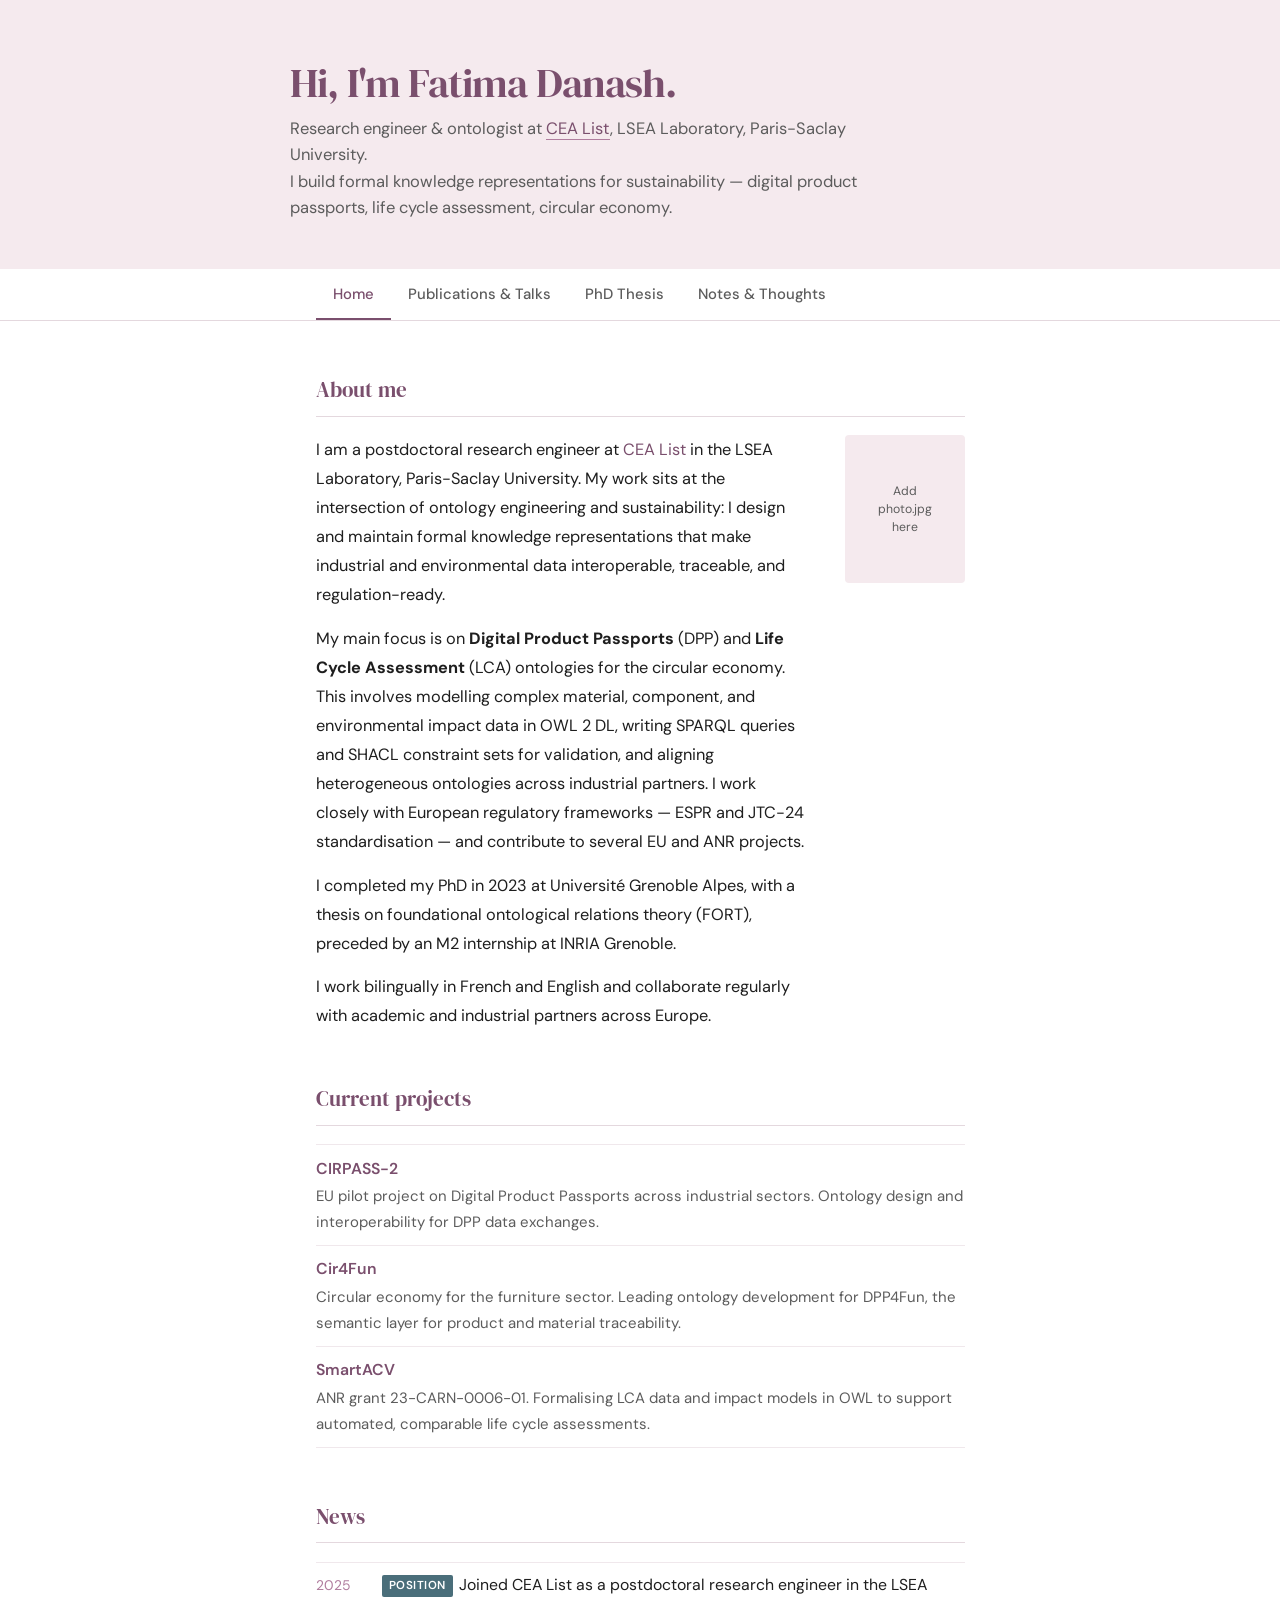
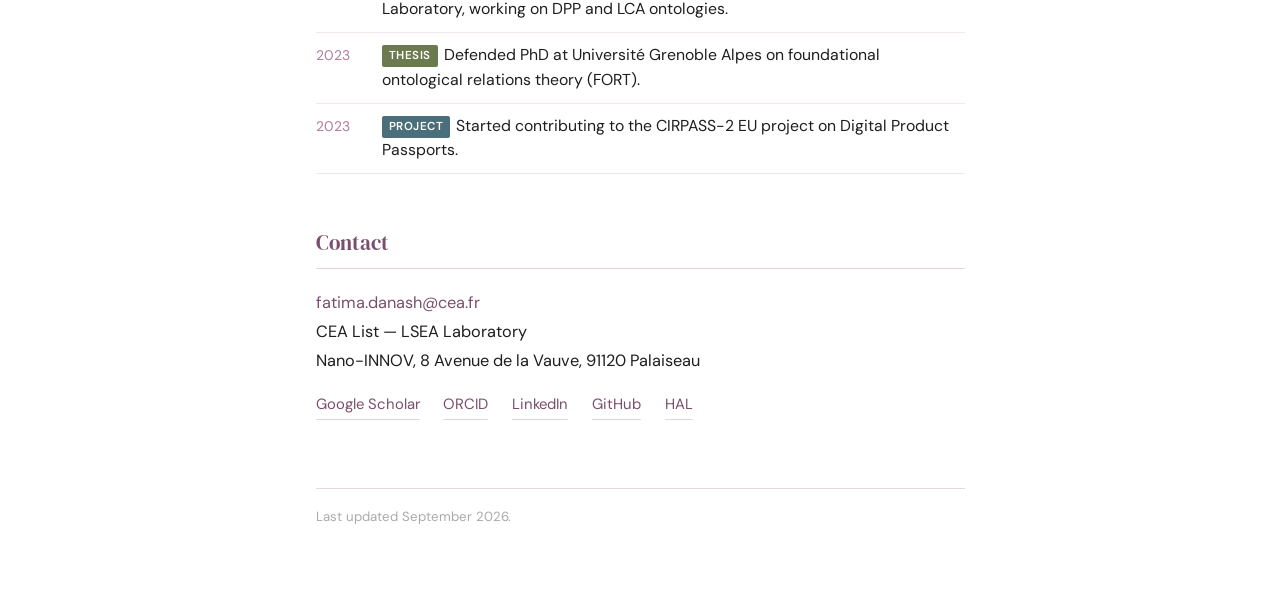
==== index.html @ 516d37fa "Add files via upload" ====
<!DOCTYPE html>
<html lang="en">
<head>
  <meta charset="UTF-8" />
  <meta name="viewport" content="width=device-width, initial-scale=1" />
  <meta name="description" content="Fatima Danash — ontology engineering for sustainability. Research engineer at CEA List, Paris-Saclay University." />
  <title>Fatima Danash</title>
  <link rel="preconnect" href="https://fonts.googleapis.com" />
  <link rel="preconnect" href="https://fonts.gstatic.com" crossorigin />
  <link href="https://fonts.googleapis.com/css2?family=DM+Serif+Display:ital@0;1&family=DM+Sans:wght@300;400;500&display=swap" rel="stylesheet" />
  <link rel="stylesheet" href="style.css" />
</head>
<body>

  <header class="site-hero">
    <div class="site-hero__inner">
      <h1>Hi, I'm Fatima Danash.</h1>
      <p class="tagline">
        Research engineer &amp; ontologist at <a href="https://list.cea.fr/en/">CEA List</a>, LSEA Laboratory, Paris-Saclay University.<br>
        I build formal knowledge representations for sustainability — digital product passports, life cycle assessment, circular economy.
      </p>
    </div>
  </header>

  <nav class="site-nav">
    <div class="site-nav__inner">
      <a href="index.html" class="active">Home</a>
      <a href="publications.html">Publications &amp; Talks</a>
      <a href="phd.html">PhD Thesis</a>
      <a href="notes.html">Notes &amp; Thoughts</a>
    </div>
  </nav>

  <div class="page">

    <section id="about">
      <h2>About me</h2>
      <div class="about-wrap">
        <div class="about-text">
          <p>I am a postdoctoral research engineer at <a href="https://list.cea.fr/en/">CEA List</a> in the LSEA Laboratory, Paris-Saclay University. My work sits at the intersection of ontology engineering and sustainability: I design and maintain formal knowledge representations that make industrial and environmental data interoperable, traceable, and regulation-ready.</p>
          <p>My main focus is on <strong>Digital Product Passports</strong> (DPP) and <strong>Life Cycle Assessment</strong> (LCA) ontologies for the circular economy. This involves modelling complex material, component, and environmental impact data in OWL 2 DL, writing SPARQL queries and SHACL constraint sets for validation, and aligning heterogeneous ontologies across industrial partners. I work closely with European regulatory frameworks — ESPR and JTC-24 standardisation — and contribute to several EU and ANR projects.</p>
          <p>I completed my PhD in 2023 at Université Grenoble Alpes, with a thesis on foundational ontological relations theory (FORT), preceded by an M2 internship at INRIA Grenoble.</p>
          <p>I work bilingually in French and English and collaborate regularly with academic and industrial partners across Europe.</p>
        </div>
        <div class="about-photo">
          <!-- Replace with: <img src="photo.jpg" alt="Fatima Danash" /> once you have a photo -->
          <div class="photo-placeholder">
            <span>Add<br>photo.jpg<br>here</span>
          </div>
        </div>
      </div>
    </section>

    <section id="projects">
      <h2>Current projects</h2>
      <ul class="project-list">
        <li>
          <div class="proj-name">CIRPASS-2</div>
          <div class="proj-desc">EU pilot project on Digital Product Passports across industrial sectors. Ontology design and interoperability for DPP data exchanges.</div>
        </li>
        <li>
          <div class="proj-name">Cir4Fun</div>
          <div class="proj-desc">Circular economy for the furniture sector. Leading ontology development for DPP4Fun, the semantic layer for product and material traceability.</div>
        </li>
        <li>
          <div class="proj-name">SmartACV</div>
          <div class="proj-desc">ANR grant 23-CARN-0006-01. Formalising LCA data and impact models in OWL to support automated, comparable life cycle assessments.</div>
        </li>
      </ul>
    </section>

    <section id="news">
      <h2>News</h2>
      <ul class="news-list">
        <li>
          <span class="news-year">2025</span>
          <span><span class="tag tag-event">position</span>Joined CEA List as a postdoctoral research engineer in the LSEA Laboratory, working on DPP and LCA ontologies.</span>
        </li>
        <li>
          <span class="news-year">2023</span>
          <span><span class="tag tag-thesis">thesis</span>Defended PhD at Université Grenoble Alpes on foundational ontological relations theory (FORT).</span>
        </li>
        <li>
          <span class="news-year">2023</span>
          <span><span class="tag tag-event">project</span>Started contributing to the CIRPASS-2 EU project on Digital Product Passports.</span>
        </li>
      </ul>
    </section>

    <section id="contact">
      <h2>Contact</h2>
      <p>
        <a href="mailto:fatima.danash@cea.fr">fatima.danash@cea.fr</a><br>
        CEA List — LSEA Laboratory<br>
        Nano-INNOV, 8 Avenue de la Vauve, 91120 Palaiseau
      </p>
      <div class="contact-links">
        <a href="#" target="_blank" rel="noopener">Google Scholar</a>
        <a href="#" target="_blank" rel="noopener">ORCID</a>
        <a href="#" target="_blank" rel="noopener">LinkedIn</a>
        <a href="#" target="_blank" rel="noopener">GitHub</a>
        <a href="#" target="_blank" rel="noopener">HAL</a>
      </div>
    </section>

    <footer>Last updated September 2026.</footer>
  </div>
</body>
</html>
---- style.css ----
/* ══════════════════════════════════════════════
   Fatima Danash — shared stylesheet
   Palette: dusty rose header + deep plum accent
   Type: DM Serif Display (display) + DM Sans (body)
   ══════════════════════════════════════════════ */

*, *::before, *::after { box-sizing: border-box; margin: 0; padding: 0; }

:root {
  /* Palette */
  --bg:         #ffffff;
  --header-bg:  #f5eaee;          /* dusty rose — the "fond" */
  --accent:     #7a4f6d;          /* deep plum */
  --accent-lt:  #b07d9e;          /* lighter plum for tags/links */
  --text:       #1e1e1e;
  --muted:      #5c5c5c;
  --rule:       #e4d8de;          /* pinkish rule */
  --tag-paper:  #7a4f6d;
  --tag-award:  #5c4a8a;
  --tag-event:  #4a6e7a;
  --tag-thesis: #6b7a4f;

  /* Type */
  --serif:  'DM Serif Display', Georgia, serif;
  --sans:   'DM Sans', system-ui, sans-serif;
}

html { font-size: 17px; }

body {
  background: var(--bg);
  color: var(--text);
  font-family: var(--sans);
  font-weight: 400;
  line-height: 1.72;
}

/* ── Page wrapper ── */
.page {
  max-width: 700px;
  margin: 0 auto;
  padding: 0 1.5rem 5rem;
}

/* ══════════════════════════════
   HERO / HEADER BLOCK
   ══════════════════════════════ */
.site-hero {
  background: var(--header-bg);
  padding: 3.5rem 1.5rem 2.8rem;
}

.site-hero__inner {
  max-width: 700px;
  margin: 0 auto;
}

.site-hero h1 {
  font-family: var(--serif);
  font-size: 2.4rem;
  font-weight: 400;
  letter-spacing: -0.02em;
  line-height: 1.15;
  color: var(--accent);
  margin-bottom: 0.55rem;
}

.site-hero .tagline {
  font-size: 0.97rem;
  color: var(--muted);
  line-height: 1.6;
  max-width: 55ch;
}

.site-hero .tagline a {
  color: var(--accent);
  text-decoration: none;
  border-bottom: 1px solid var(--accent-lt);
}

/* ══════════════════════════════
   NAVIGATION
   ══════════════════════════════ */
.site-nav {
  background: var(--bg);
  border-bottom: 1px solid var(--rule);
  position: sticky;
  top: 0;
  z-index: 100;
}

.site-nav__inner {
  max-width: 700px;
  margin: 0 auto;
  padding: 0 1.5rem;
  display: flex;
  gap: 0;
  overflow-x: auto;
}

.site-nav a {
  display: block;
  padding: 0.75rem 1rem 0.65rem;
  font-size: 0.875rem;
  font-weight: 500;
  color: var(--muted);
  text-decoration: none;
  white-space: nowrap;
  border-bottom: 2px solid transparent;
  transition: color 0.15s, border-color 0.15s;
}

.site-nav a:hover { color: var(--accent); }
.site-nav a.active { color: var(--accent); border-bottom-color: var(--accent); }

/* ══════════════════════════════
   PAGE SECTIONS
   ══════════════════════════════ */
section {
  margin-top: 3rem;
}

section h2 {
  font-family: var(--serif);
  font-size: 1.25rem;
  font-weight: 400;
  color: var(--accent);
  margin-bottom: 1.1rem;
  padding-bottom: 0.4rem;
  border-bottom: 1px solid var(--rule);
}

section p {
  font-size: 0.96rem;
  line-height: 1.78;
  max-width: 63ch;
  margin-bottom: 0.85rem;
  color: var(--text);
}

section p:last-child { margin-bottom: 0; }

a { color: var(--accent); text-decoration: none; }
a:hover { text-decoration: underline; }

/* ══════════════════════════════
   ABOUT — photo layout
   ══════════════════════════════ */
.about-wrap {
  display: flex;
  gap: 2.2rem;
  align-items: flex-start;
}

.about-text { flex: 1; min-width: 0; }

.about-photo {
  flex-shrink: 0;
  width: 120px;
}

.about-photo img {
  width: 100%;
  display: block;
  border-radius: 4px;
}

.photo-placeholder {
  width: 120px;
  height: 148px;
  background: var(--header-bg);
  border-radius: 4px;
  display: flex;
  align-items: center;
  justify-content: center;
}

.photo-placeholder span {
  font-size: 0.72rem;
  color: var(--muted);
  text-align: center;
  padding: 0 0.5rem;
  line-height: 1.5;
}

/* ══════════════════════════════
   NEWS LIST (index)
   ══════════════════════════════ */
.news-list { list-style: none; }

.news-list li {
  display: flex;
  gap: 0.9rem;
  align-items: baseline;
  padding: 0.6rem 0;
  border-bottom: 1px solid #f0e8ec;
  font-size: 0.93rem;
  line-height: 1.55;
}

.news-list li:first-child { border-top: 1px solid #f0e8ec; }

.news-year {
  font-variant-numeric: tabular-nums;
  font-size: 0.82rem;
  color: var(--accent-lt);
  flex-shrink: 0;
  width: 3rem;
}

/* ══════════════════════════════
   TAGS (shared)
   ══════════════════════════════ */
.tag {
  display: inline-block;
  font-size: 0.68rem;
  font-weight: 600;
  letter-spacing: 0.04em;
  text-transform: uppercase;
  color: white;
  padding: 0.12rem 0.42rem;
  border-radius: 2px;
  margin-right: 0.35rem;
  vertical-align: middle;
  flex-shrink: 0;
}

.tag-paper  { background: var(--tag-paper); }
.tag-award  { background: var(--tag-award); }
.tag-event  { background: var(--tag-event); }
.tag-thesis { background: var(--tag-thesis); }
.tag-talk   { background: #7a5c4f; }
.tag-preprint { background: #8a6f4f; }

/* ══════════════════════════════
   PROJECTS TABLE
   ══════════════════════════════ */
.project-list { list-style: none; }

.project-list li {
  padding: 0.55rem 0;
  border-bottom: 1px solid #f0e8ec;
  font-size: 0.93rem;
}

.project-list li:first-child { border-top: 1px solid #f0e8ec; }

.proj-name {
  font-weight: 600;
  color: var(--accent);
}

.proj-desc {
  color: var(--muted);
  font-size: 0.88rem;
  margin-top: 0.15rem;
}

/* ══════════════════════════════
   CONTACT
   ══════════════════════════════ */
.contact-links {
  display: flex;
  flex-wrap: wrap;
  gap: 0.8rem 1.4rem;
  margin-top: 1rem;
}

.contact-links a {
  font-size: 0.875rem;
  color: var(--accent);
  text-decoration: none;
  border-bottom: 1px solid var(--rule);
  padding-bottom: 0.1rem;
}

.contact-links a:hover { border-color: var(--accent); }

/* ══════════════════════════════
   PUBLICATIONS PAGE
   ══════════════════════════════ */
.pub-year-group { margin-bottom: 2.2rem; }

.pub-year-label {
  font-family: var(--serif);
  font-size: 1rem;
  font-weight: 400;
  color: var(--accent-lt);
  margin-bottom: 0.6rem;
}

.pub-list { list-style: none; }

.pub-item {
  padding: 0.9rem 0;
  border-bottom: 1px solid #f0e8ec;
  font-size: 0.93rem;
}

.pub-item:first-child { border-top: 1px solid #f0e8ec; }

.pub-title {
  font-weight: 500;
  color: var(--text);
  margin-bottom: 0.2rem;
}

.pub-title a { color: var(--text); }
.pub-title a:hover { color: var(--accent); text-decoration: none; }

.pub-authors {
  font-size: 0.86rem;
  color: var(--muted);
  margin-bottom: 0.2rem;
}

.pub-venue {
  font-size: 0.86rem;
  color: var(--muted);
  font-style: italic;
}

.pub-links {
  margin-top: 0.4rem;
  display: flex;
  gap: 0.7rem;
  flex-wrap: wrap;
}

.pub-link {
  font-size: 0.78rem;
  font-weight: 500;
  color: var(--accent);
  border: 1px solid var(--rule);
  padding: 0.15rem 0.5rem;
  border-radius: 2px;
  text-decoration: none;
}
.pub-link:hover { background: var(--header-bg); text-decoration: none; }

/* Talks */
.talk-list { list-style: none; }

.talk-item {
  padding: 0.8rem 0;
  border-bottom: 1px solid #f0e8ec;
  font-size: 0.93rem;
}

.talk-item:first-child { border-top: 1px solid #f0e8ec; }

.talk-title {
  font-weight: 500;
  margin-bottom: 0.15rem;
}

.talk-meta {
  font-size: 0.86rem;
  color: var(--muted);
}

/* External profiles strip */
.profiles-strip {
  display: flex;
  flex-wrap: wrap;
  gap: 0.6rem;
  margin-bottom: 2rem;
}

.profile-badge {
  display: inline-flex;
  align-items: center;
  gap: 0.4rem;
  font-size: 0.83rem;
  font-weight: 500;
  color: var(--accent);
  border: 1px solid var(--rule);
  border-radius: 3px;
  padding: 0.35rem 0.75rem;
  text-decoration: none;
  background: var(--bg);
}

.profile-badge:hover { background: var(--header-bg); text-decoration: none; }

.profile-badge .icon {
  width: 14px; height: 14px;
  display: inline-block;
  background: var(--accent-lt);
  border-radius: 50%;
  flex-shrink: 0;
}

/* ══════════════════════════════
   PHD PAGE
   ══════════════════════════════ */
.thesis-meta {
  background: var(--header-bg);
  border-left: 3px solid var(--accent);
  padding: 1.2rem 1.4rem;
  border-radius: 0 4px 4px 0;
  margin-bottom: 2rem;
  font-size: 0.93rem;
}

.thesis-meta strong { color: var(--accent); }

.thesis-meta dl {
  display: grid;
  grid-template-columns: max-content 1fr;
  gap: 0.3rem 1rem;
  margin-top: 0.6rem;
}

.thesis-meta dt {
  font-weight: 500;
  color: var(--muted);
  font-size: 0.85rem;
}

.thesis-meta dd { color: var(--text); font-size: 0.9rem; }

.chapter-list { list-style: none; counter-reset: chapters; }

.chapter-list li {
  counter-increment: chapters;
  padding: 0.7rem 0;
  border-bottom: 1px solid #f0e8ec;
  font-size: 0.93rem;
  display: flex;
  gap: 1rem;
  align-items: baseline;
}

.chapter-list li:first-child { border-top: 1px solid #f0e8ec; }

.chapter-num {
  font-family: var(--serif);
  font-size: 0.85rem;
  color: var(--accent-lt);
  flex-shrink: 0;
  width: 1.6rem;
}

.chapter-title { font-weight: 500; }
.chapter-desc { font-size: 0.87rem; color: var(--muted); margin-top: 0.15rem; }

/* ══════════════════════════════
   BLOG / NOTES PAGE
   ══════════════════════════════ */
.post-list { list-style: none; }

.post-item {
  padding: 1rem 0;
  border-bottom: 1px solid #f0e8ec;
}

.post-item:first-child { border-top: 1px solid #f0e8ec; }

.post-date {
  font-size: 0.8rem;
  color: var(--accent-lt);
  margin-bottom: 0.2rem;
  font-variant-numeric: tabular-nums;
}

.post-title {
  font-family: var(--serif);
  font-size: 1.05rem;
  font-weight: 400;
  color: var(--accent);
  margin-bottom: 0.25rem;
}

.post-title a { color: inherit; }
.post-title a:hover { text-decoration: none; opacity: 0.8; }

.post-summary {
  font-size: 0.88rem;
  color: var(--muted);
  max-width: 58ch;
  line-height: 1.6;
}

/* ══════════════════════════════
   FOOTER
   ══════════════════════════════ */
footer {
  margin-top: 4rem;
  padding-top: 1rem;
  border-top: 1px solid var(--rule);
  font-size: 0.78rem;
  color: #aaa;
}

/* ══════════════════════════════
   RESPONSIVE
   ══════════════════════════════ */
@media (max-width: 520px) {
  html { font-size: 16px; }
  .site-hero h1 { font-size: 1.9rem; }
  .about-wrap { flex-direction: column-reverse; }
  .about-photo, .photo-placeholder { width: 90px; }
  .thesis-meta dl { grid-template-columns: 1fr; }
}

@media (prefers-reduced-motion: reduce) {
  * { transition: none !important; }
}
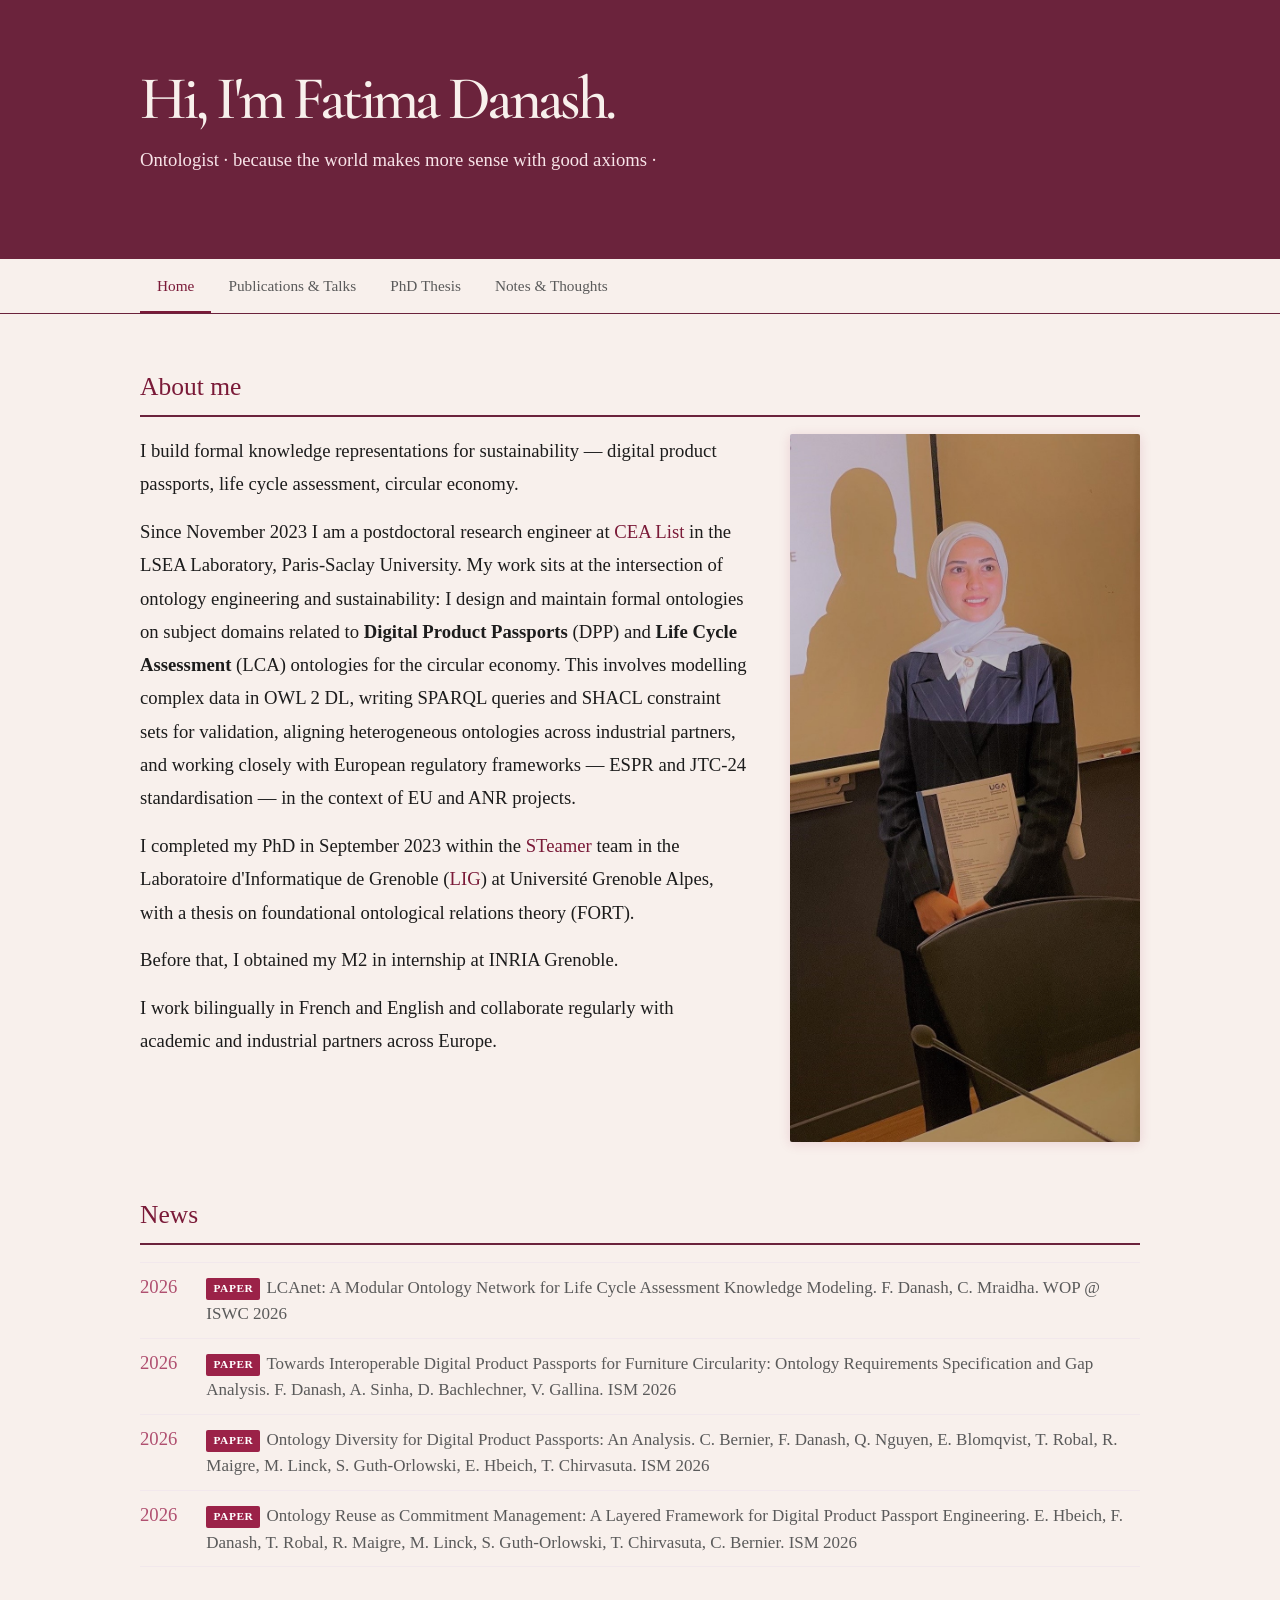
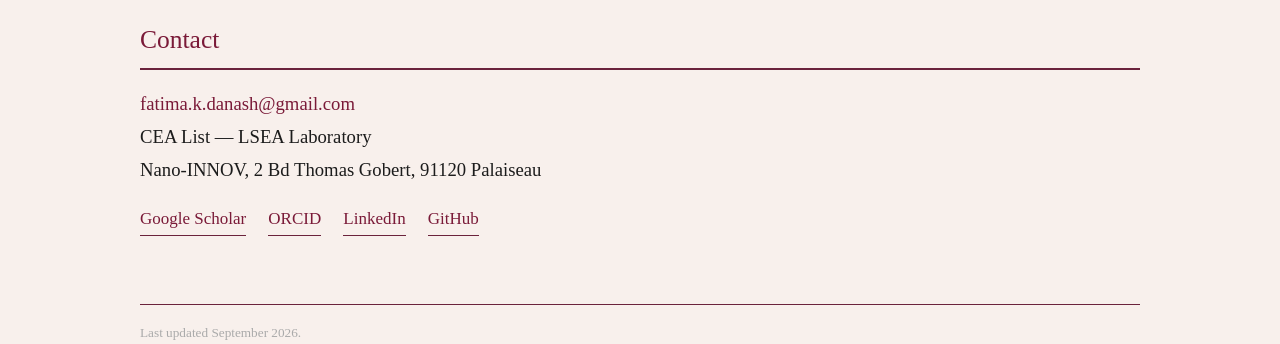
==== commit 6b7bfb1f: "Add files via upload" ====
--- a/index.html
+++ b/index.html
@@ -7,7 +7,8 @@
   <title>Fatima Danash</title>
   <link rel="preconnect" href="https://fonts.googleapis.com" />
   <link rel="preconnect" href="https://fonts.gstatic.com" crossorigin />
-  <link href="https://fonts.googleapis.com/css2?family=DM+Serif+Display:ital@0;1&family=DM+Sans:wght@300;400;500&display=swap" rel="stylesheet" />
+  <link href="https://fonts.googleapis.com/css2?family=EB+Garamond:ital,wght@0,400;0,500;1,400&family=Source+Sans+3:wght@300;400;600&display=swap" rel="stylesheet" />
+  <link href="https://fonts.googleapis.com/css2?family=Cormorant+Garamond:wght@400;500;600;700&display=swap" rel="stylesheet">
   <link rel="stylesheet" href="style.css" />
 </head>
 <body>
@@ -16,8 +17,7 @@
     <div class="site-hero__inner">
       <h1>Hi, I'm Fatima Danash.</h1>
       <p class="tagline">
-        Research engineer &amp; ontologist at <a href="https://list.cea.fr/en/">CEA List</a>, LSEA Laboratory, Paris-Saclay University.<br>
-        I build formal knowledge representations for sustainability — digital product passports, life cycle assessment, circular economy.
+        Ontologist · because the world makes more sense with good axioms · <br>
       </p>
     </div>
   </header>
@@ -37,20 +37,24 @@
       <h2>About me</h2>
       <div class="about-wrap">
         <div class="about-text">
-          <p>I am a postdoctoral research engineer at <a href="https://list.cea.fr/en/">CEA List</a> in the LSEA Laboratory, Paris-Saclay University. My work sits at the intersection of ontology engineering and sustainability: I design and maintain formal knowledge representations that make industrial and environmental data interoperable, traceable, and regulation-ready.</p>
-          <p>My main focus is on <strong>Digital Product Passports</strong> (DPP) and <strong>Life Cycle Assessment</strong> (LCA) ontologies for the circular economy. This involves modelling complex material, component, and environmental impact data in OWL 2 DL, writing SPARQL queries and SHACL constraint sets for validation, and aligning heterogeneous ontologies across industrial partners. I work closely with European regulatory frameworks — ESPR and JTC-24 standardisation — and contribute to several EU and ANR projects.</p>
-          <p>I completed my PhD in 2023 at Université Grenoble Alpes, with a thesis on foundational ontological relations theory (FORT), preceded by an M2 internship at INRIA Grenoble.</p>
+          <p>I build formal knowledge representations for sustainability — digital product passports, life cycle assessment, circular economy.</p>
+          <p>Since November 2023 I am a postdoctoral research engineer at <a href="https://list.cea.fr/en/">CEA List</a> in the LSEA Laboratory, Paris-Saclay University. 
+            My work sits at the intersection of ontology engineering and sustainability: 
+            I design and maintain formal ontologies on subject domains related to <strong>Digital Product Passports</strong> (DPP) 
+            and <strong>Life Cycle Assessment</strong> (LCA) ontologies for the circular economy. 
+            This involves modelling complex data in OWL 2 DL, writing SPARQL queries and SHACL constraint sets for validation, 
+            aligning heterogeneous ontologies across industrial partners, and working closely with European regulatory frameworks 
+            — ESPR and JTC-24 standardisation — in the context of EU and ANR projects.</p>
+          <p>I completed my PhD in September 2023 within the <a href="https://steamer.imag.fr/steamer.imag.fr/index.html">STeamer</a> team in the Laboratoire d'Informatique de Grenoble (<a href="https://www.liglab.fr/en">LIG</a>) at Université Grenoble Alpes, with a thesis on foundational ontological relations theory (FORT).</p>
+          <p>Before that, I obtained my M2 in internship at INRIA Grenoble.</th></p>
           <p>I work bilingually in French and English and collaborate regularly with academic and industrial partners across Europe.</p>
         </div>
         <div class="about-photo">
-          <!-- Replace with: <img src="photo.jpg" alt="Fatima Danash" /> once you have a photo -->
-          <div class="photo-placeholder">
-            <span>Add<br>photo.jpg<br>here</span>
-          </div>
+          <img src="photo.jpg" alt="Fatima Danash" />
         </div>
       </div>
     </section>
-
+<!--
     <section id="projects">
       <h2>Current projects</h2>
       <ul class="project-list">
@@ -68,38 +72,40 @@
         </li>
       </ul>
     </section>
-
+-->
     <section id="news">
       <h2>News</h2>
       <ul class="news-list">
         <li>
-          <span class="news-year">2025</span>
-          <span><span class="tag tag-event">position</span>Joined CEA List as a postdoctoral research engineer in the LSEA Laboratory, working on DPP and LCA ontologies.</span>
+          <span class="news-year">2026</span>
+          <span><span class="tag tag-paper">paper</span>LCAnet: A Modular Ontology Network for Life Cycle Assessment Knowledge Modeling. F. Danash, C. Mraidha. WOP @ ISWC 2026</span>
         </li>
         <li>
-          <span class="news-year">2023</span>
-          <span><span class="tag tag-thesis">thesis</span>Defended PhD at Université Grenoble Alpes on foundational ontological relations theory (FORT).</span>
+          <span class="news-year">2026</span>
+          <span><span class="tag tag-paper">paper</span>Towards Interoperable Digital Product Passports for Furniture Circularity: Ontology Requirements Specification and Gap Analysis. F. Danash, A. Sinha, D. Bachlechner, V. Gallina. ISM 2026</span>
         </li>
         <li>
-          <span class="news-year">2023</span>
-          <span><span class="tag tag-event">project</span>Started contributing to the CIRPASS-2 EU project on Digital Product Passports.</span>
+          <span class="news-year">2026</span>
+          <span><span class="tag tag-paper">paper</span>Ontology Diversity for Digital Product Passports: An Analysis. C. Bernier, F. Danash, Q. Nguyen, E. Blomqvist, T. Robal, R. Maigre, M. Linck, S. Guth-Orlowski, E. Hbeich, T. Chirvasuta. ISM 2026</span>
         </li>
-      </ul>
+        <li>
+          <span class="news-year">2026</span>
+          <span><span class="tag tag-paper">paper</span>Ontology Reuse as Commitment Management: A Layered Framework for Digital Product Passport Engineering. E. Hbeich, F. Danash, T. Robal, R. Maigre, M. Linck, S. Guth-Orlowski, T. Chirvasuta, C. Bernier. ISM 2026 </span>
+        </li>      </ul>
     </section>
 
     <section id="contact">
       <h2>Contact</h2>
       <p>
-        <a href="mailto:fatima.danash@cea.fr">fatima.danash@cea.fr</a><br>
+        <a href="mailto:fatima.k.danash@gmail.com">fatima.k.danash@gmail.com</a><br>
         CEA List — LSEA Laboratory<br>
-        Nano-INNOV, 8 Avenue de la Vauve, 91120 Palaiseau
+        Nano-INNOV, 2 Bd Thomas Gobert, 91120 Palaiseau
       </p>
       <div class="contact-links">
-        <a href="#" target="_blank" rel="noopener">Google Scholar</a>
-        <a href="#" target="_blank" rel="noopener">ORCID</a>
-        <a href="#" target="_blank" rel="noopener">LinkedIn</a>
-        <a href="#" target="_blank" rel="noopener">GitHub</a>
-        <a href="#" target="_blank" rel="noopener">HAL</a>
+        <a href="https://scholar.google.com/citations?user=1R_bwU0AAAAJ&hl=en" target="_blank" rel="noopener">Google Scholar</a>
+        <a href="https://orcid.org/0000-0002-0438-6831" target="_blank" rel="noopener">ORCID</a>
+        <a href="https://www.linkedin.com/in/fatima-danash-9b326213a/" target="_blank" rel="noopener">LinkedIn</a>
+        <a href="https://github.com/DanashFatima" target="_blank" rel="noopener">GitHub</a>
       </div>
     </section>
 
--- a/style.css
+++ b/style.css
@@ -1,28 +1,24 @@
 /* ══════════════════════════════════════════════
    Fatima Danash — shared stylesheet
-   Palette: dusty rose header + deep plum accent
-   Type: DM Serif Display (display) + DM Sans (body)
+   Font: EB Garamond (display) + Source Sans 3 (body)
+   Hero: deep rose-carmine #9B2248, white text
    ══════════════════════════════════════════════ */
 
 *, *::before, *::after { box-sizing: border-box; margin: 0; padding: 0; }
 
 :root {
-  /* Palette */
-  --bg:         #ffffff;
-  --header-bg:  #f5eaee;          /* dusty rose — the "fond" */
-  --accent:     #7a4f6d;          /* deep plum */
-  --accent-lt:  #b07d9e;          /* lighter plum for tags/links */
-  --text:       #1e1e1e;
-  --muted:      #5c5c5c;
-  --rule:       #e4d8de;          /* pinkish rule */
-  --tag-paper:  #7a4f6d;
-  --tag-award:  #5c4a8a;
-  --tag-event:  #4a6e7a;
-  --tag-thesis: #6b7a4f;
-
-  /* Type */
-  --serif:  'DM Serif Display', Georgia, serif;
-  --sans:   'DM Sans', system-ui, sans-serif;
+  --bg:          #F8F0EC;
+  --hero-bg:     #6B233C;   /* deep rose-carmine — bold, academic, feminine */
+  --hero-text:   #F8F0EC;
+  --accent:      #7a1a38;   /* darker carmine for links on white */
+  --accent-lt:   #b05070;   /* lighter for tags, muted links */
+  --text:        #1c1c1c;
+  --muted:       #5a5a5a;
+  --rule:        #6B233C;
+  --tag-bg:      #9B2248;
+
+  --serif:  'EB Garamond', Georgia, 'Times New Roman', serif;
+  --sans:   'Source Sans 3', 'Helvetica Neue', Arial, sans-serif;
 }
 
 html { font-size: 17px; }
@@ -30,52 +26,53 @@
 body {
   background: var(--bg);
   color: var(--text);
-  font-family: var(--sans);
-  font-weight: 400;
+  font-family: "Lora", serif;
+  font-weight: 450;
   line-height: 1.72;
 }
 
-/* ── Page wrapper ── */
 .page {
-  max-width: 700px;
+  max-width: 1000px;
   margin: 0 auto;
-  padding: 0 1.5rem 5rem;
-}
-
-/* ══════════════════════════════
-   HERO / HEADER BLOCK
+  padding: 0 0rem 0rem;
+}
+
+/* ══════════════════════════════
+   HERO
    ══════════════════════════════ */
 .site-hero {
-  background: var(--header-bg);
-  padding: 3.5rem 1.5rem 2.8rem;
+  background: var(--hero-bg);
+  padding: 4rem 0rem 5rem;
 }
 
 .site-hero__inner {
-  max-width: 700px;
+  max-width: 1000px;
   margin: 0 auto;
 }
 
 .site-hero h1 {
-  font-family: var(--serif);
-  font-size: 2.4rem;
-  font-weight: 400;
-  letter-spacing: -0.02em;
-  line-height: 1.15;
-  color: var(--accent);
-  margin-bottom: 0.55rem;
+  font-family: "Cormorant Garamond", serif;
+  font-size: 3.6rem;
+  font-weight: 550;
+  letter-spacing: -0.06em;
+  line-height: 1;
+  color: var(--hero-text);
+  margin-bottom: 0.9rem;
 }
 
 .site-hero .tagline {
-  font-size: 0.97rem;
-  color: var(--muted);
+  font-family: "Lora", serif;
+  font-size: 1.1rem;
+  font-weight: 0;
+  color: #f8e3e8;
   line-height: 1.6;
-  max-width: 55ch;
+  max-width: 100ch;
 }
 
 .site-hero .tagline a {
-  color: var(--accent);
-  text-decoration: none;
-  border-bottom: 1px solid var(--accent-lt);
+  color: rgba(255,255,255,0.95);
+  text-decoration: underline;
+  text-underline-offset: 3px;
 }
 
 /* ══════════════════════════════
@@ -90,9 +87,9 @@
 }
 
 .site-nav__inner {
-  max-width: 700px;
+  max-width: 1000px;
   margin: 0 auto;
-  padding: 0 1.5rem;
+  padding: 0 0rem;
   display: flex;
   gap: 0;
   overflow-x: auto;
@@ -100,9 +97,10 @@
 
 .site-nav a {
   display: block;
-  padding: 0.75rem 1rem 0.65rem;
-  font-size: 0.875rem;
-  font-weight: 500;
+  padding: 0.8rem 1rem 0.7rem;
+  font-family: "Lora", serif;
+  font-size: 0.9rem;
+  font-weight: 400;
   color: var(--muted);
   text-decoration: none;
   white-space: nowrap;
@@ -114,147 +112,106 @@
 .site-nav a.active { color: var(--accent); border-bottom-color: var(--accent); }
 
 /* ══════════════════════════════
-   PAGE SECTIONS
-   ══════════════════════════════ */
-section {
-  margin-top: 3rem;
-}
+   SECTIONS
+   ══════════════════════════════ */
+section { margin-top: 3rem; }
 
 section h2 {
-  font-family: var(--serif);
-  font-size: 1.25rem;
-  font-weight: 400;
-  color: var(--accent);
-  margin-bottom: 1.1rem;
-  padding-bottom: 0.4rem;
-  border-bottom: 1px solid var(--rule);
+  font-family: "Lora", serif;
+  font-size: 1.5rem;
+  font-weight: 500;
+  color: var(--accent);
+  margin-bottom: 1rem;
+  padding-bottom: 0.35rem;
+  border-bottom: 2px solid var(--rule);
 }
 
 section p {
-  font-size: 0.96rem;
+  font-size: 1.1rem;
   line-height: 1.78;
-  max-width: 63ch;
+  max-width: 65ch;
   margin-bottom: 0.85rem;
-  color: var(--text);
-}
-
+}
 section p:last-child { margin-bottom: 0; }
 
 a { color: var(--accent); text-decoration: none; }
 a:hover { text-decoration: underline; }
 
 /* ══════════════════════════════
-   ABOUT — photo layout
+   ABOUT + photo
    ══════════════════════════════ */
 .about-wrap {
   display: flex;
   gap: 2.2rem;
   align-items: flex-start;
 }
-
 .about-text { flex: 1; min-width: 0; }
-
-.about-photo {
-  flex-shrink: 0;
-  width: 120px;
-}
+.about-photo { flex-shrink: 0; width: 350px; }
 
 .about-photo img {
   width: 100%;
   display: block;
-  border-radius: 4px;
-}
-
-.photo-placeholder {
-  width: 120px;
-  height: 148px;
-  background: var(--header-bg);
-  border-radius: 4px;
-  display: flex;
-  align-items: center;
-  justify-content: center;
-}
-
-.photo-placeholder span {
-  font-size: 0.72rem;
-  color: var(--muted);
-  text-align: center;
-  padding: 0 0.5rem;
-  line-height: 1.5;
-}
-
-/* ══════════════════════════════
-   NEWS LIST (index)
-   ══════════════════════════════ */
-.news-list { list-style: none; }
-
-.news-list li {
-  display: flex;
-  gap: 0.9rem;
-  align-items: baseline;
-  padding: 0.6rem 0;
-  border-bottom: 1px solid #f0e8ec;
-  font-size: 0.93rem;
-  line-height: 1.55;
-}
-
-.news-list li:first-child { border-top: 1px solid #f0e8ec; }
-
-.news-year {
-  font-variant-numeric: tabular-nums;
-  font-size: 0.82rem;
-  color: var(--accent-lt);
-  flex-shrink: 0;
-  width: 3rem;
-}
-
-/* ══════════════════════════════
-   TAGS (shared)
+  border-radius: 2px;
+  box-shadow: 0 2px 12px rgba(155,34,72,0.15);
+}
+
+/* ══════════════════════════════
+   TAGS
    ══════════════════════════════ */
 .tag {
   display: inline-block;
-  font-size: 0.68rem;
+  font-size: 0.67rem;
   font-weight: 600;
-  letter-spacing: 0.04em;
+  letter-spacing: 0.05em;
   text-transform: uppercase;
   color: white;
   padding: 0.12rem 0.42rem;
   border-radius: 2px;
   margin-right: 0.35rem;
   vertical-align: middle;
+}
+.tag-paper    { background: #9B2248; }   /* rose-carmine — matches hero */
+.tag-thesis   { background: #6B3A7A; }   /* dusty plum */
+.tag-award    { background: #3D5FA0; }   /* slate blue */
+.tag-event    { background: #2A6B5A; }   /* forest teal */
+.tag-talk     { background: #8B4A1A; }   /* warm umber */
+.tag-preprint { background: #5A6B2A; }   /* olive */
+
+/* ══════════════════════════════
+   NEWS
+   ══════════════════════════════ */
+.news-list { list-style: none; }
+.news-list li {
+  display: flex;
+  gap: 0.9rem;
+  align-items: baseline;
+  padding: 0.6rem 0;
+  border-bottom: 1px solid #f2e8ec;
+  font-size: 1rem;
+  color: var(--muted);
+  line-height: 1.55;
+}
+.news-list li:first-child { border-top: 1px solid #f2e8ec; }
+.news-year {
+  font-variant-numeric: tabular-nums;
+  font-size: 1.1rem;
+  color: var(--accent-lt);
   flex-shrink: 0;
-}
-
-.tag-paper  { background: var(--tag-paper); }
-.tag-award  { background: var(--tag-award); }
-.tag-event  { background: var(--tag-event); }
-.tag-thesis { background: var(--tag-thesis); }
-.tag-talk   { background: #7a5c4f; }
-.tag-preprint { background: #8a6f4f; }
-
-/* ══════════════════════════════
-   PROJECTS TABLE
+  width: 3rem;
+}
+
+/* ══════════════════════════════
+   PROJECTS
    ══════════════════════════════ */
 .project-list { list-style: none; }
-
 .project-list li {
-  padding: 0.55rem 0;
-  border-bottom: 1px solid #f0e8ec;
-  font-size: 0.93rem;
-}
-
-.project-list li:first-child { border-top: 1px solid #f0e8ec; }
-
-.proj-name {
-  font-weight: 600;
-  color: var(--accent);
-}
-
-.proj-desc {
-  color: var(--muted);
-  font-size: 0.88rem;
-  margin-top: 0.15rem;
-}
+  padding: 0.6rem 0;
+  border-bottom: 1px solid #f2e8ec;
+  font-size: 1.1rem;
+}
+.project-list li:first-child { border-top: 1px solid #f2e8ec; }
+.proj-name { font-weight: 600; color: var(--accent); }
+.proj-desc { color: var(--muted); font-size: 1rem; margin-top: 0.15rem; }
 
 /* ══════════════════════════════
    CONTACT
@@ -262,71 +219,69 @@
 .contact-links {
   display: flex;
   flex-wrap: wrap;
-  gap: 0.8rem 1.4rem;
+  gap: 0.7rem 1.3rem;
   margin-top: 1rem;
 }
-
 .contact-links a {
-  font-size: 0.875rem;
+  font-size: 1rem;
   color: var(--accent);
   text-decoration: none;
   border-bottom: 1px solid var(--rule);
   padding-bottom: 0.1rem;
 }
-
 .contact-links a:hover { border-color: var(--accent); }
 
 /* ══════════════════════════════
    PUBLICATIONS PAGE
    ══════════════════════════════ */
-.pub-year-group { margin-bottom: 2.2rem; }
-
+.profiles-strip {
+  display: flex;
+  flex-wrap: wrap;
+  gap: 0.55rem;
+  margin-bottom: 0.5rem;
+}
+.profile-badge {
+  display: inline-flex;
+  align-items: center;
+  gap: 0.45rem;
+  font-size: 1rem;
+  font-weight: 400;
+  color: var(--accent);
+  border: 1px solid var(--rule);
+  border-radius: 3px;
+  padding: 0.35rem 0.8rem;
+  text-decoration: none;
+  background: var(--bg);
+}
+.profile-badge:hover { background: #fdf4f7; text-decoration: none; }
+
+.pub-year-group { margin-bottom: 2rem; }
 .pub-year-label {
-  font-family: var(--serif);
-  font-size: 1rem;
+  font-family: "Lora", serif;
+  font-size: 1.15rem;
   font-weight: 400;
   color: var(--accent-lt);
-  margin-bottom: 0.6rem;
+  margin-bottom: 0.5rem;
 }
 
 .pub-list { list-style: none; }
-
 .pub-item {
   padding: 0.9rem 0;
-  border-bottom: 1px solid #f0e8ec;
-  font-size: 0.93rem;
-}
-
-.pub-item:first-child { border-top: 1px solid #f0e8ec; }
-
-.pub-title {
-  font-weight: 500;
-  color: var(--text);
-  margin-bottom: 0.2rem;
-}
-
+  border-bottom: 1px solid #f2e8ec;
+  font-size: 1rem;
+}
+.pub-item:first-child { border-top: 1px solid #f2e8ec; }
+.pub-title { font-weight: 500; margin-bottom: 0.2rem; }
 .pub-title a { color: var(--text); }
 .pub-title a:hover { color: var(--accent); text-decoration: none; }
-
-.pub-authors {
-  font-size: 0.86rem;
-  color: var(--muted);
-  margin-bottom: 0.2rem;
-}
-
-.pub-venue {
-  font-size: 0.86rem;
-  color: var(--muted);
-  font-style: italic;
-}
-
+.pub-authors { font-size: 1rem; color: var(--muted); margin-bottom: 0.2rem; }
+.pub-venue { font-size: 1rem; color: var(--muted); font-style: italic; }
 .pub-links {
   margin-top: 0.4rem;
   display: flex;
-  gap: 0.7rem;
+  gap: 0.6rem;
   flex-wrap: wrap;
 }
-
 .pub-link {
   font-size: 0.78rem;
   font-weight: 500;
@@ -336,151 +291,80 @@
   border-radius: 2px;
   text-decoration: none;
 }
-.pub-link:hover { background: var(--header-bg); text-decoration: none; }
-
-/* Talks */
+.pub-link:hover { background: #fdf4f7; text-decoration: none; }
+
 .talk-list { list-style: none; }
-
 .talk-item {
   padding: 0.8rem 0;
-  border-bottom: 1px solid #f0e8ec;
-  font-size: 0.93rem;
-}
-
-.talk-item:first-child { border-top: 1px solid #f0e8ec; }
-
-.talk-title {
-  font-weight: 500;
-  margin-bottom: 0.15rem;
-}
-
-.talk-meta {
-  font-size: 0.86rem;
-  color: var(--muted);
-}
-
-/* External profiles strip */
-.profiles-strip {
-  display: flex;
-  flex-wrap: wrap;
-  gap: 0.6rem;
-  margin-bottom: 2rem;
-}
-
-.profile-badge {
-  display: inline-flex;
-  align-items: center;
-  gap: 0.4rem;
-  font-size: 0.83rem;
-  font-weight: 500;
-  color: var(--accent);
-  border: 1px solid var(--rule);
-  border-radius: 3px;
-  padding: 0.35rem 0.75rem;
-  text-decoration: none;
-  background: var(--bg);
-}
-
-.profile-badge:hover { background: var(--header-bg); text-decoration: none; }
-
-.profile-badge .icon {
-  width: 14px; height: 14px;
-  display: inline-block;
-  background: var(--accent-lt);
-  border-radius: 50%;
-  flex-shrink: 0;
-}
+  border-bottom: 1px solid #f2e8ec;
+  font-size: 1.1rem;
+}
+.talk-item:first-child { border-top: 1px solid #f2e8ec; }
+.talk-title { font-weight: 500; margin-bottom: 0.15rem; }
+.talk-meta { font-size: 0.86rem; color: var(--muted); }
 
 /* ══════════════════════════════
    PHD PAGE
    ══════════════════════════════ */
 .thesis-meta {
-  background: var(--header-bg);
-  border-left: 3px solid var(--accent);
+  background: #fdf4f7;
+  border-left: 3px solid var(--hero-bg);
   padding: 1.2rem 1.4rem;
   border-radius: 0 4px 4px 0;
   margin-bottom: 2rem;
-  font-size: 0.93rem;
-}
-
-.thesis-meta strong { color: var(--accent); }
-
+  font-size: 1rem;
+}
+.thesis-meta strong { color: var(--accent); font-family: "Lora", serif; font-size: 1.1rem; font-weight: 400; }
 .thesis-meta dl {
   display: grid;
   grid-template-columns: max-content 1fr;
   gap: 0.3rem 1rem;
-  margin-top: 0.6rem;
-}
-
-.thesis-meta dt {
-  font-weight: 500;
-  color: var(--muted);
-  font-size: 0.85rem;
-}
-
-.thesis-meta dd { color: var(--text); font-size: 0.9rem; }
-
-.chapter-list { list-style: none; counter-reset: chapters; }
-
+  margin-top: 0.8rem;
+}
+.thesis-meta dt { font-weight: 600; color: var(--muted); font-size: 1rem; }
+.thesis-meta dd { color: var(--text); font-size: 1.1rem; }
+
+.chapter-list { list-style: none; }
 .chapter-list li {
-  counter-increment: chapters;
   padding: 0.7rem 0;
-  border-bottom: 1px solid #f0e8ec;
-  font-size: 0.93rem;
+  border-bottom: 1px solid #f2e8ec;
+  font-size: 1.1rem;
   display: flex;
   gap: 1rem;
   align-items: baseline;
 }
-
-.chapter-list li:first-child { border-top: 1px solid #f0e8ec; }
-
+.chapter-list li:first-child { border-top: 1px solid #f2e8ec; }
 .chapter-num {
-  font-family: var(--serif);
-  font-size: 0.85rem;
+  font-family: "Lora", serif;
+  font-size: 1.05rem;
   color: var(--accent-lt);
   flex-shrink: 0;
   width: 1.6rem;
-}
-
+  font-style: italic;
+}
 .chapter-title { font-weight: 500; }
-.chapter-desc { font-size: 0.87rem; color: var(--muted); margin-top: 0.15rem; }
-
-/* ══════════════════════════════
-   BLOG / NOTES PAGE
+.chapter-desc { font-size: 1rem; color: var(--muted); margin-top: 0.15rem; }
+
+/* ══════════════════════════════
+   NOTES PAGE
    ══════════════════════════════ */
 .post-list { list-style: none; }
-
 .post-item {
   padding: 1rem 0;
-  border-bottom: 1px solid #f0e8ec;
-}
-
-.post-item:first-child { border-top: 1px solid #f0e8ec; }
-
-.post-date {
-  font-size: 0.8rem;
-  color: var(--accent-lt);
-  margin-bottom: 0.2rem;
-  font-variant-numeric: tabular-nums;
-}
-
+  border-bottom: 1px solid #f2e8ec;
+}
+.post-item:first-child { border-top: 1px solid #f2e8ec; }
+.post-date { font-size: 0.8rem; color: var(--accent-lt); margin-bottom: 0.2rem; }
 .post-title {
-  font-family: var(--serif);
-  font-size: 1.05rem;
+  font-family: "Lora", serif;
+  font-size: 1.15rem;
   font-weight: 400;
   color: var(--accent);
   margin-bottom: 0.25rem;
 }
-
 .post-title a { color: inherit; }
 .post-title a:hover { text-decoration: none; opacity: 0.8; }
-
-.post-summary {
-  font-size: 0.88rem;
-  color: var(--muted);
-  max-width: 58ch;
-  line-height: 1.6;
-}
+.post-summary { font-size: 0.88rem; color: var(--muted); max-width: 58ch; line-height: 1.6; }
 
 /* ══════════════════════════════
    FOOTER
@@ -498,9 +382,10 @@
    ══════════════════════════════ */
 @media (max-width: 520px) {
   html { font-size: 16px; }
-  .site-hero h1 { font-size: 1.9rem; }
+  .site-hero h1 { font-size: 2.2rem; }
+  .site-hero .tagline { font-size: 1rem; }
   .about-wrap { flex-direction: column-reverse; }
-  .about-photo, .photo-placeholder { width: 90px; }
+  .about-photo { width: 100%; }
   .thesis-meta dl { grid-template-columns: 1fr; }
 }
 
